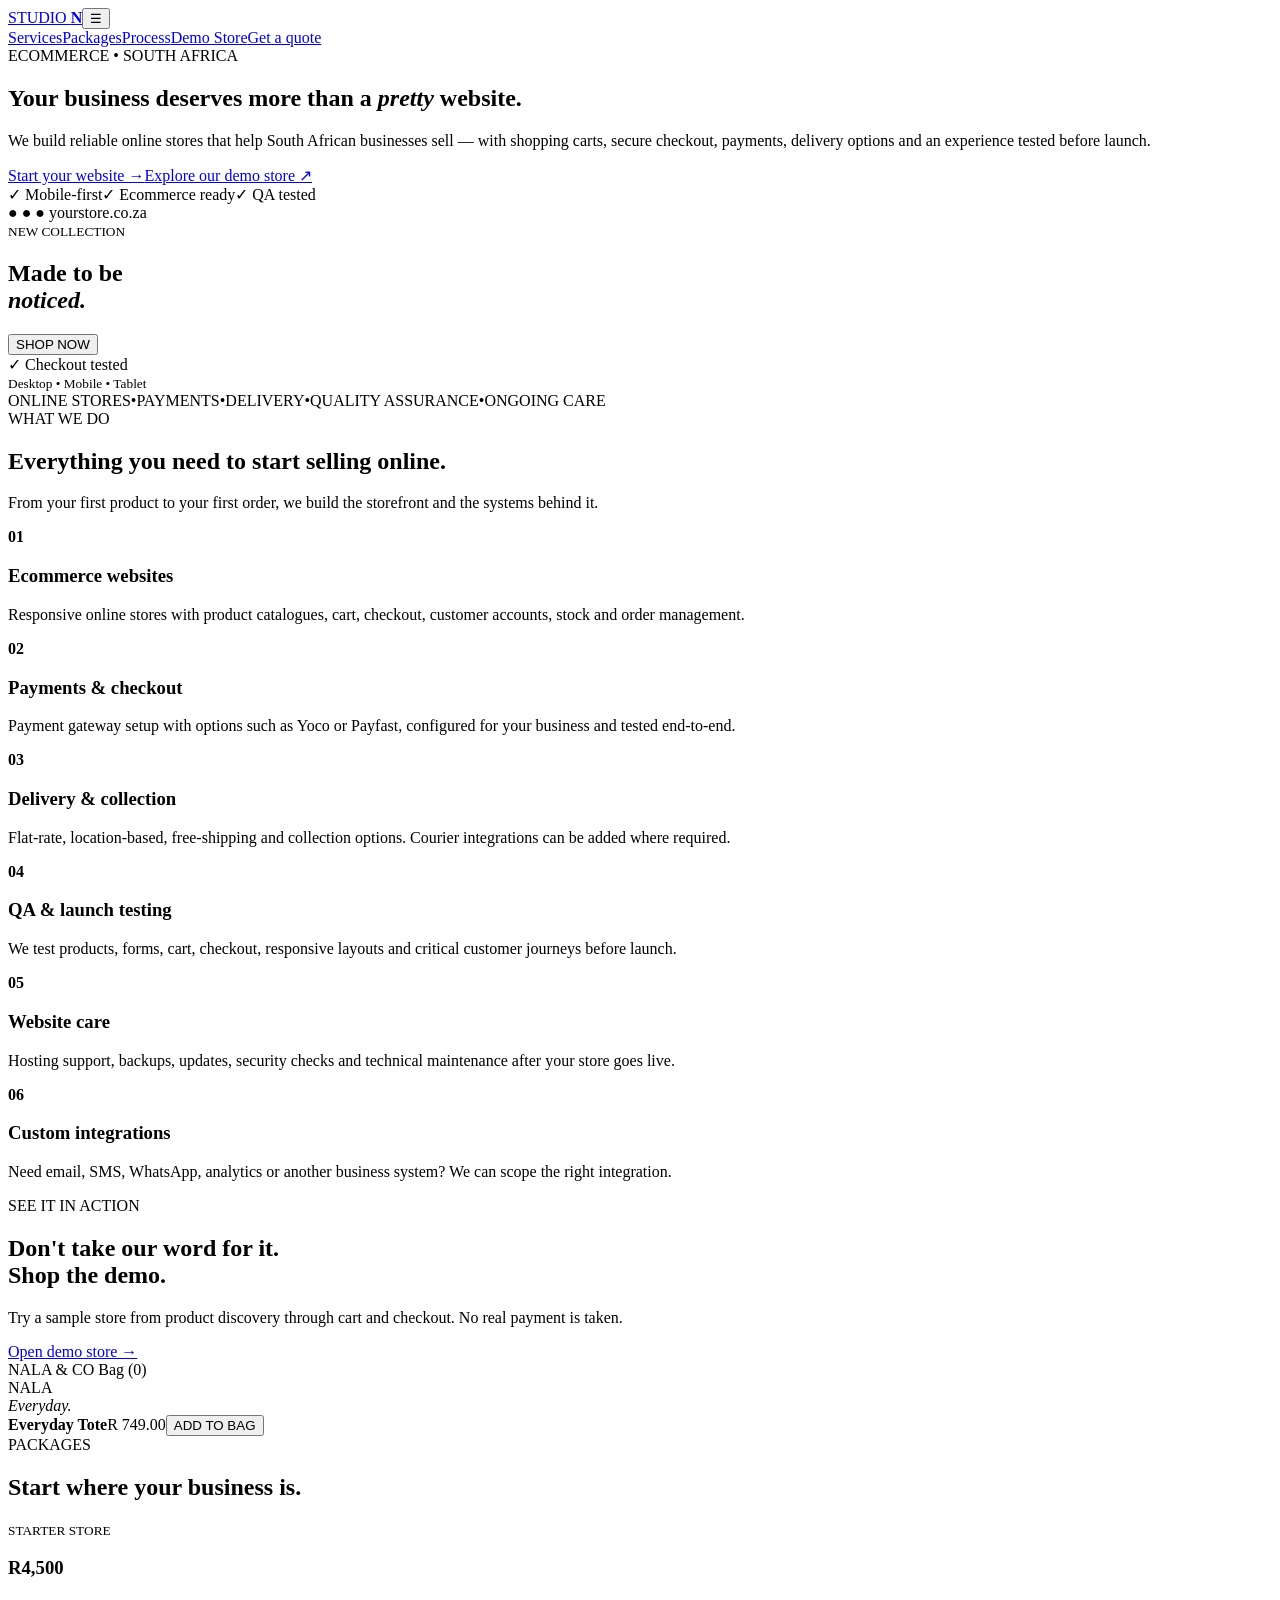
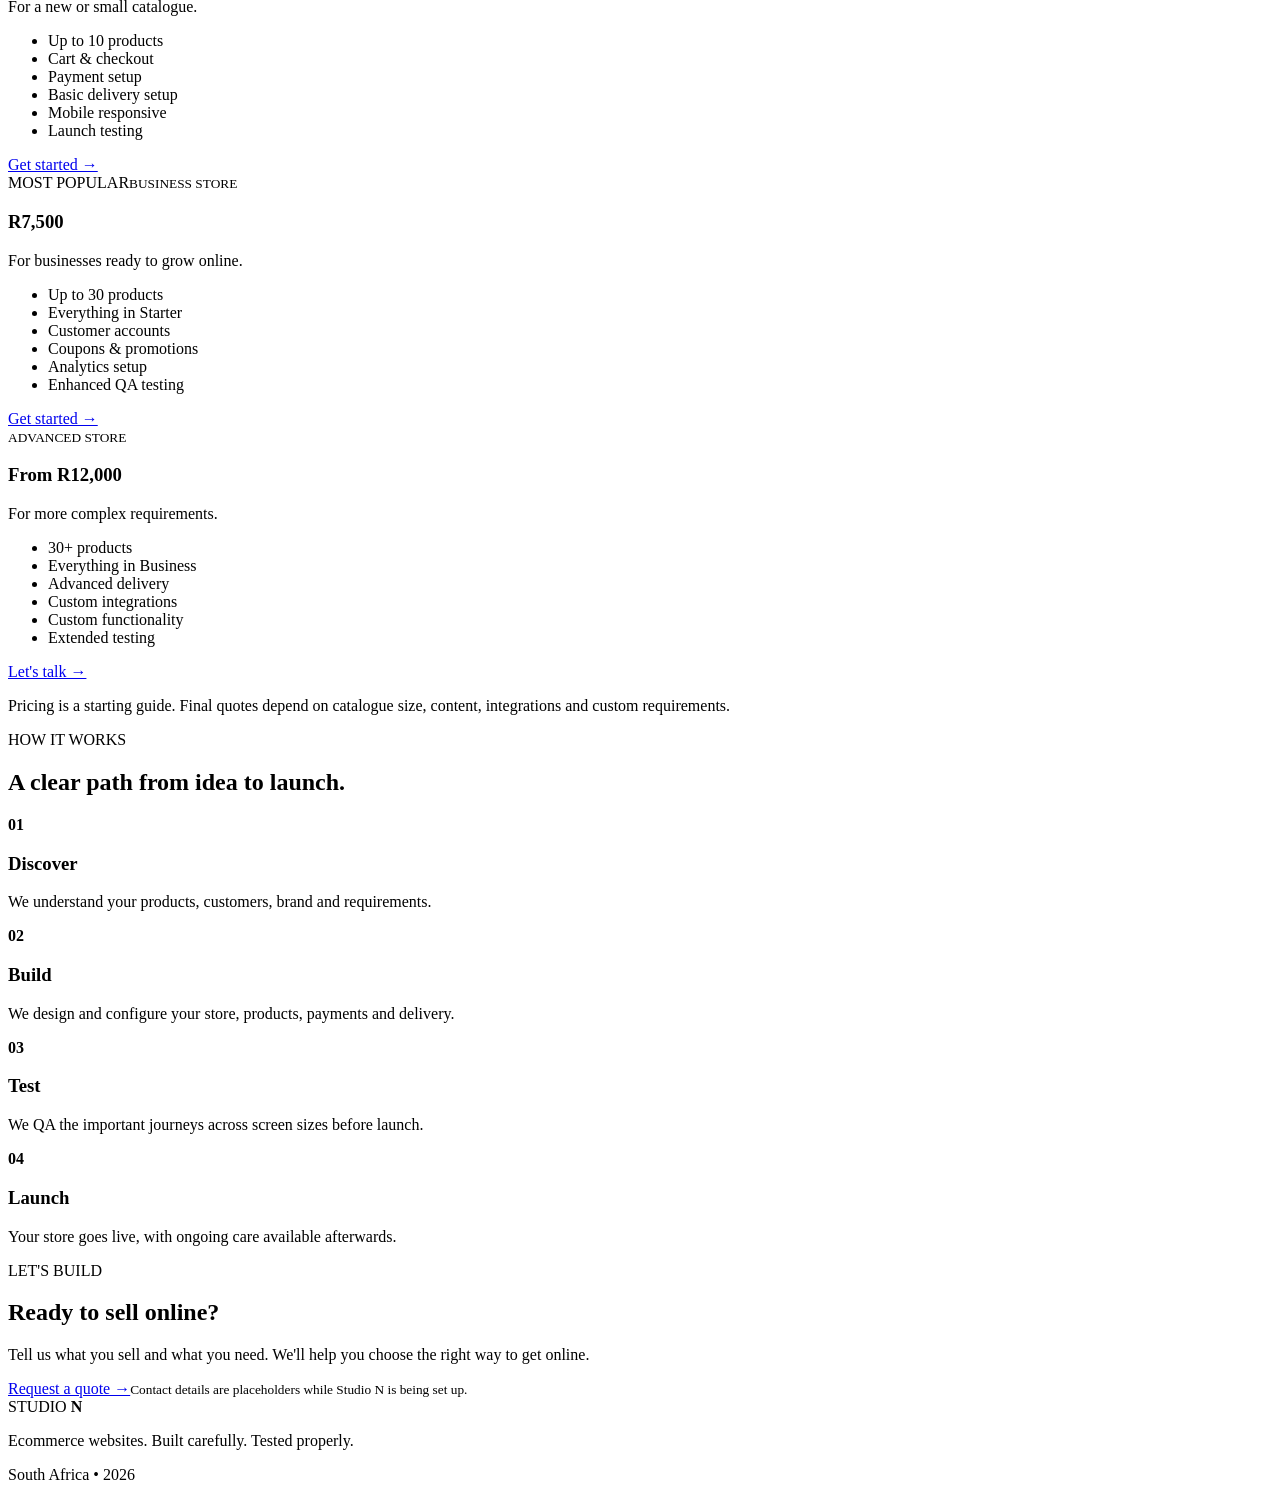
==== index.html @ 6e06dca6 "Build initial Studio N business site and ecommerce demo" ====
<!doctype html><html lang="en"><head><meta charset="UTF-8"><meta name="viewport" content="width=device-width,initial-scale=1"><meta name="description" content="South African ecommerce websites built, tested and ready to sell."><title>Studio N | Ecommerce websites that work</title><link rel="stylesheet" href="styles.css"></head><body>
<header><a class="brand" href="#home">STUDIO <b>N</b></a><button class="menu" aria-label="Menu">☰</button><nav><a href="#services">Services</a><a href="#packages">Packages</a><a href="#process">Process</a><a href="demo-store.html">Demo Store</a><a class="pill" href="#quote">Get a quote</a></nav></header>
<main id="home">
<section class="hero"><div><span class="eyebrow">ECOMMERCE • SOUTH AFRICA</span><h1>Your business deserves more than a <i>pretty</i> website.</h1><p>We build reliable online stores that help South African businesses sell — with shopping carts, secure checkout, payments, delivery options and an experience tested before launch.</p><div class="actions"><a class="btn" href="#quote">Start your website →</a><a class="textlink" href="demo-store.html">Explore our demo store ↗</a></div><div class="trust"><span>✓ Mobile-first</span><span>✓ Ecommerce ready</span><span>✓ QA tested</span></div></div><div class="browser"><div class="dots">● ● ● <span>yourstore.co.za</span></div><div class="mock"><small>NEW COLLECTION</small><h2>Made to be<br><em>noticed.</em></h2><button>SHOP NOW</button></div><div class="float">✓ Checkout tested<br><small>Desktop • Mobile • Tablet</small></div></div></section>
<section class="strip"><span>ONLINE STORES</span><span>•</span><span>PAYMENTS</span><span>•</span><span>DELIVERY</span><span>•</span><span>QUALITY ASSURANCE</span><span>•</span><span>ONGOING CARE</span></section>
<section id="services" class="section"><span class="eyebrow">WHAT WE DO</span><h2>Everything you need to start selling online.</h2><p class="lead">From your first product to your first order, we build the storefront and the systems behind it.</p><div class="cards"><article><b>01</b><h3>Ecommerce websites</h3><p>Responsive online stores with product catalogues, cart, checkout, customer accounts, stock and order management.</p></article><article><b>02</b><h3>Payments & checkout</h3><p>Payment gateway setup with options such as Yoco or Payfast, configured for your business and tested end-to-end.</p></article><article><b>03</b><h3>Delivery & collection</h3><p>Flat-rate, location-based, free-shipping and collection options. Courier integrations can be added where required.</p></article><article><b>04</b><h3>QA & launch testing</h3><p>We test products, forms, cart, checkout, responsive layouts and critical customer journeys before launch.</p></article><article><b>05</b><h3>Website care</h3><p>Hosting support, backups, updates, security checks and technical maintenance after your store goes live.</p></article><article><b>06</b><h3>Custom integrations</h3><p>Need email, SMS, WhatsApp, analytics or another business system? We can scope the right integration.</p></article></div></section>
<section class="demo"><div><span class="eyebrow">SEE IT IN ACTION</span><h2>Don't take our word for it.<br>Shop the demo.</h2><p>Try a sample store from product discovery through cart and checkout. No real payment is taken.</p><a class="btn light" href="demo-store.html">Open demo store →</a></div><div class="phone"><div class="phonebar">NALA & CO <span>Bag (0)</span></div><div class="productpic">NALA<br><i>Everyday.</i></div><strong>Everyday Tote</strong><span>R 749.00</span><button>ADD TO BAG</button></div></section>
<section id="packages" class="section"><span class="eyebrow">PACKAGES</span><h2>Start where your business is.</h2><div class="pricing"><article><small>STARTER STORE</small><h3>R4,500</h3><p>For a new or small catalogue.</p><ul><li>Up to 10 products</li><li>Cart & checkout</li><li>Payment setup</li><li>Basic delivery setup</li><li>Mobile responsive</li><li>Launch testing</li></ul><a href="#quote">Get started →</a></article><article class="featured"><span class="popular">MOST POPULAR</span><small>BUSINESS STORE</small><h3>R7,500</h3><p>For businesses ready to grow online.</p><ul><li>Up to 30 products</li><li>Everything in Starter</li><li>Customer accounts</li><li>Coupons & promotions</li><li>Analytics setup</li><li>Enhanced QA testing</li></ul><a href="#quote">Get started →</a></article><article><small>ADVANCED STORE</small><h3>From R12,000</h3><p>For more complex requirements.</p><ul><li>30+ products</li><li>Everything in Business</li><li>Advanced delivery</li><li>Custom integrations</li><li>Custom functionality</li><li>Extended testing</li></ul><a href="#quote">Let's talk →</a></article></div><p class="fine">Pricing is a starting guide. Final quotes depend on catalogue size, content, integrations and custom requirements.</p></section>
<section id="process" class="process"><span class="eyebrow">HOW IT WORKS</span><h2>A clear path from idea to launch.</h2><div class="steps"><div><b>01</b><h3>Discover</h3><p>We understand your products, customers, brand and requirements.</p></div><div><b>02</b><h3>Build</h3><p>We design and configure your store, products, payments and delivery.</p></div><div><b>03</b><h3>Test</h3><p>We QA the important journeys across screen sizes before launch.</p></div><div><b>04</b><h3>Launch</h3><p>Your store goes live, with ongoing care available afterwards.</p></div></div></section>
<section id="quote" class="quote"><span class="eyebrow">LET'S BUILD</span><h2>Ready to sell online?</h2><p>Tell us what you sell and what you need. We'll help you choose the right way to get online.</p><a class="btn" href="mailto:hello@example.com?subject=Website%20quote">Request a quote →</a><small>Contact details are placeholders while Studio N is being set up.</small></section></main>
<footer><a class="brand">STUDIO <b>N</b></a><p>Ecommerce websites. Built carefully. Tested properly.</p><span>South Africa • 2026</span></footer><script src="script.js"></script></body></html>
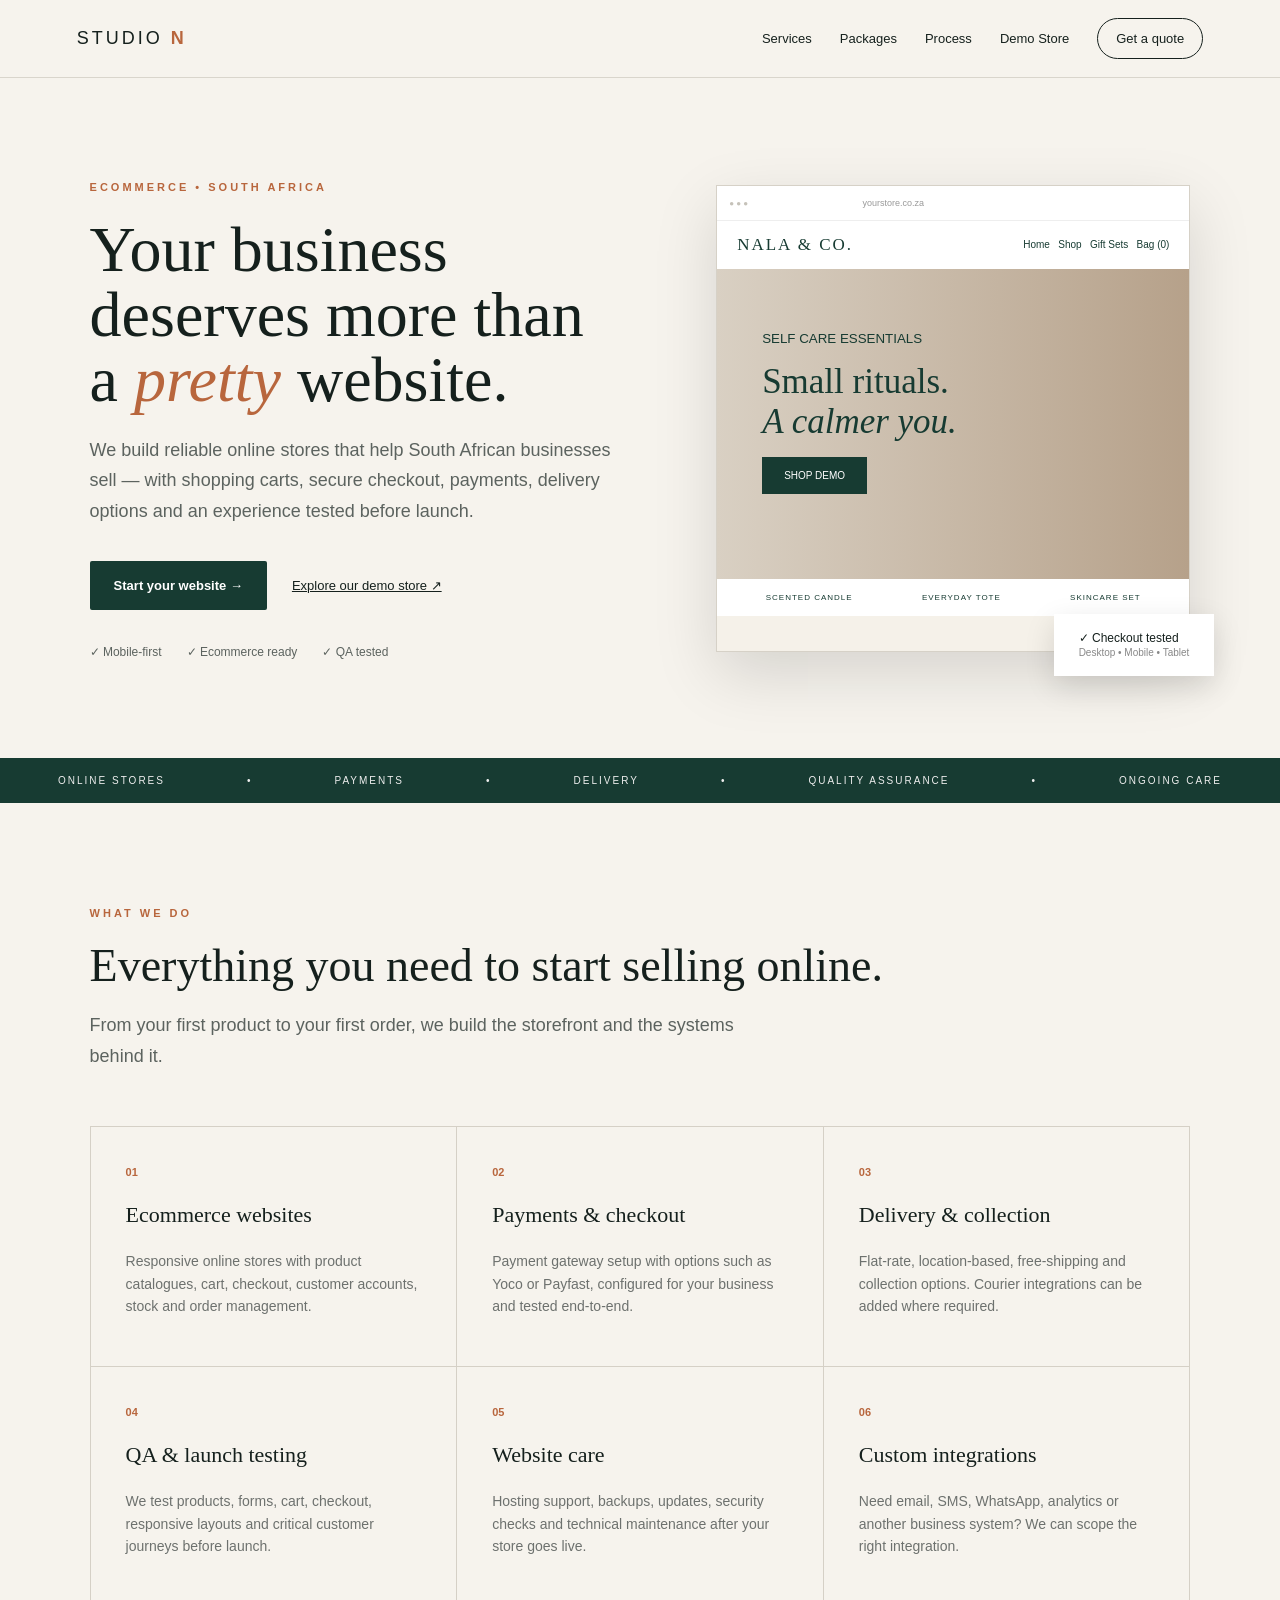
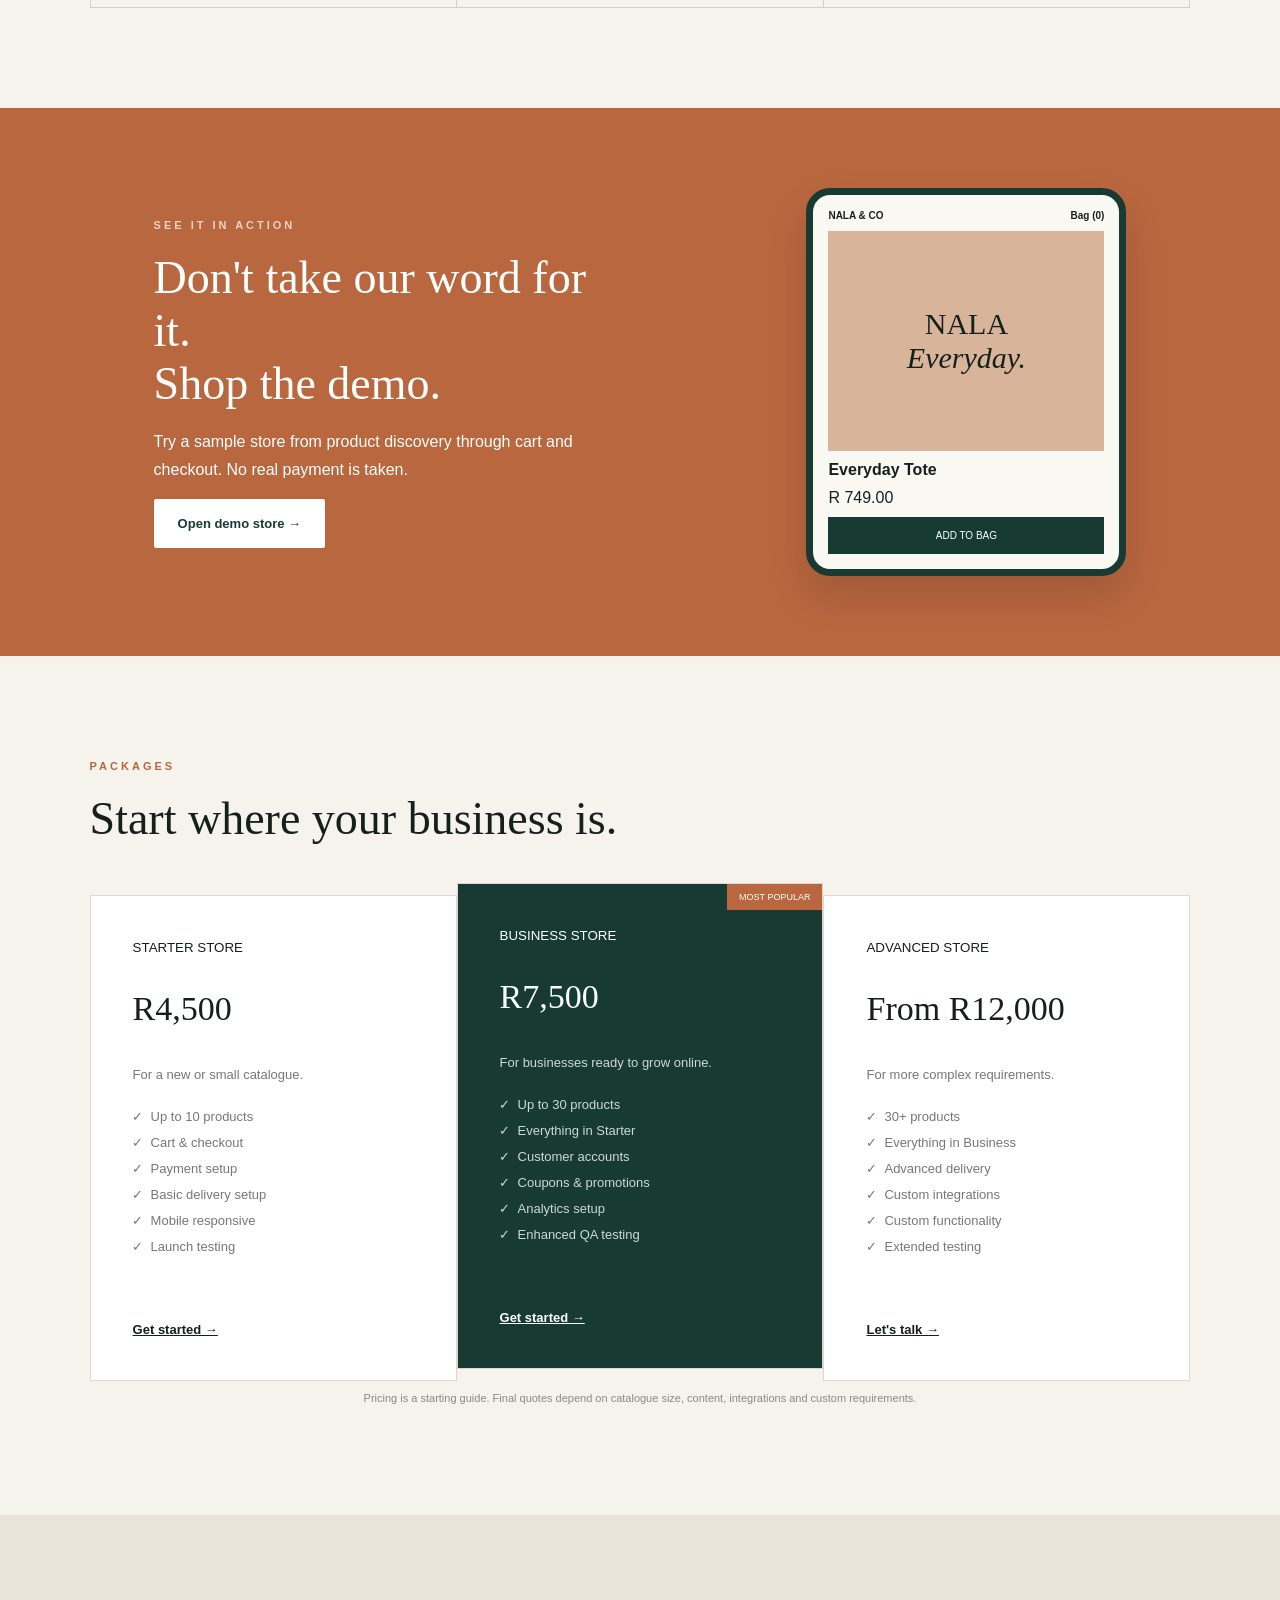
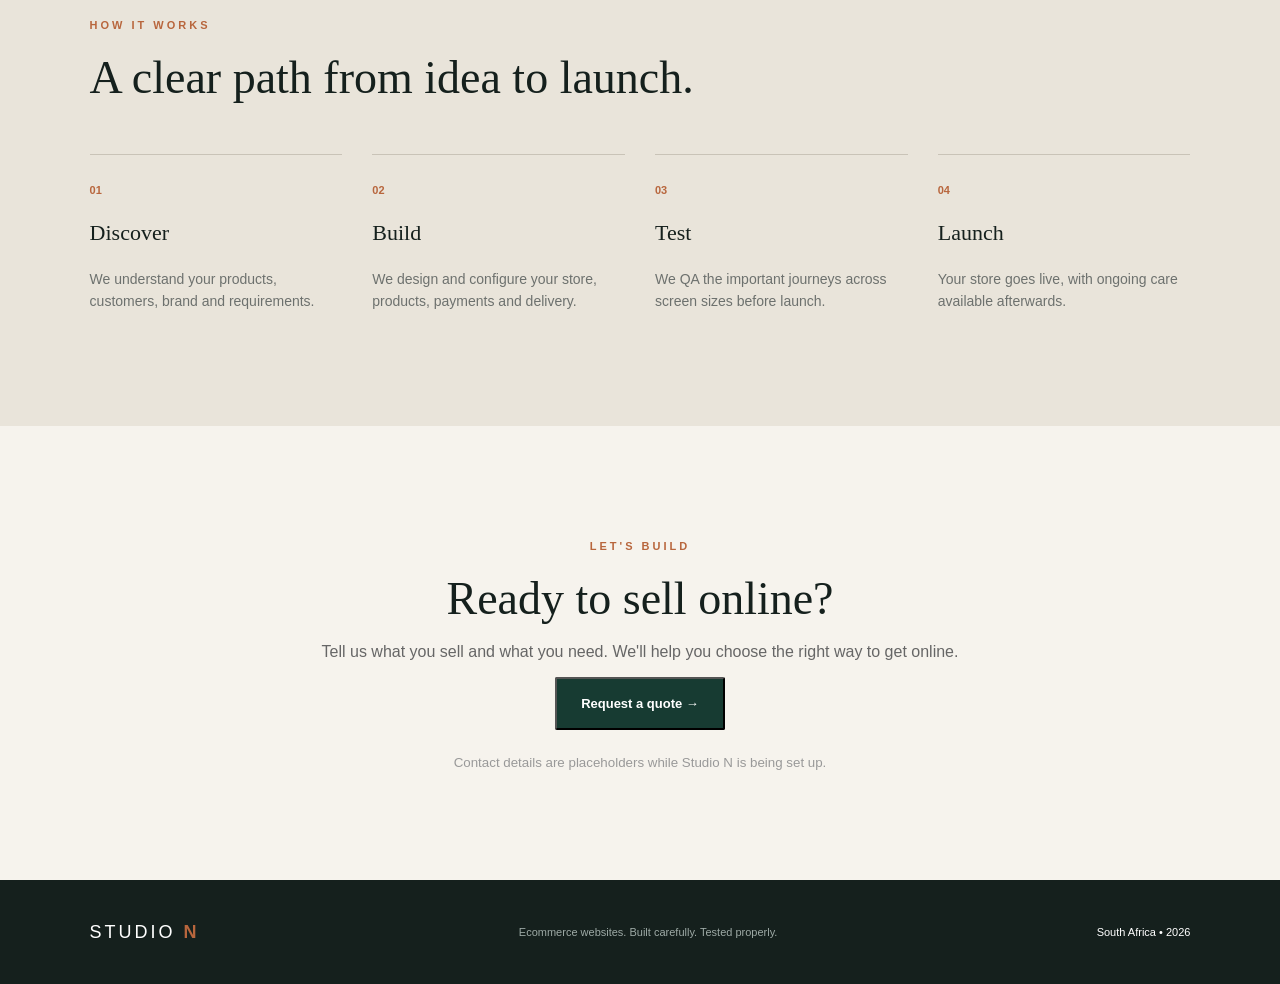
==== commit 3c777ea7: "Add quote contact popup and align homepage preview with demo store" ====
--- a/index.html
+++ b/index.html
@@ -1,11 +1,11 @@
-<!doctype html><html lang="en"><head><meta charset="UTF-8"><meta name="viewport" content="width=device-width,initial-scale=1"><meta name="description" content="South African ecommerce websites built, tested and ready to sell."><title>Studio N | Ecommerce websites that work</title><link rel="stylesheet" href="styles.css"></head><body>
+<!doctype html><html lang="en"><head><meta charset="UTF-8"><meta name="viewport" content="width=device-width,initial-scale=1"><meta name="description" content="South African ecommerce websites built, tested and ready to sell."><title>Studio N | Ecommerce websites that work</title><link rel="stylesheet" href="styles.css"><style>.quote-trigger{font-family:inherit}.contact-overlay{display:none;position:fixed;inset:0;background:#0009;z-index:100;align-items:center;justify-content:center;padding:20px}.contact-overlay.open{display:flex}.contact-modal{position:relative;background:#fbf8f2;max-width:620px;width:100%;padding:45px;text-align:center;box-shadow:0 25px 80px #0004}.contact-modal h2{font:42px Georgia;margin:12px 0}.contact-modal p{color:#666;line-height:1.6}.contact-close{position:absolute;right:18px;top:14px;border:0;background:none;font-size:28px;cursor:pointer}.contact-options{display:grid;grid-template-columns:1fr 1fr;gap:15px;margin-top:28px}.contact-options a{border:1px solid #ddd;padding:24px 15px;text-decoration:none;color:#173b32;background:#fff}.contact-options b,.contact-options span,.contact-options small{display:block}.contact-options b{font:21px Georgia;margin-bottom:10px}.contact-options span{font-weight:bold}.contact-options small{margin-top:10px;color:#777}.demo-preview{padding:0!important;background:#f5f1e9!important;color:#173b32!important}.preview-nav{height:48px;background:#fff;display:flex;align-items:center;justify-content:space-between;padding:0 20px;font-size:10px}.preview-nav b{font:17px Georgia;letter-spacing:2px}.preview-hero{height:310px;padding:60px 45px;background:linear-gradient(90deg,#d9d0c3,#b6a18a);text-align:left}.preview-hero h2{font:35px Georgia!important;color:#173b32!important;margin:15px 0!important}.preview-hero button{background:#173b32!important}.preview-products{display:flex;justify-content:space-around;background:#fff;padding:14px;font-size:8px;letter-spacing:1px}@media(max-width:600px){.contact-options{grid-template-columns:1fr}.contact-modal{padding:35px 20px}.contact-modal h2{font-size:34px}}</style></head><body>
 <header><a class="brand" href="#home">STUDIO <b>N</b></a><button class="menu" aria-label="Menu">☰</button><nav><a href="#services">Services</a><a href="#packages">Packages</a><a href="#process">Process</a><a href="demo-store.html">Demo Store</a><a class="pill" href="#quote">Get a quote</a></nav></header>
 <main id="home">
-<section class="hero"><div><span class="eyebrow">ECOMMERCE • SOUTH AFRICA</span><h1>Your business deserves more than a <i>pretty</i> website.</h1><p>We build reliable online stores that help South African businesses sell — with shopping carts, secure checkout, payments, delivery options and an experience tested before launch.</p><div class="actions"><a class="btn" href="#quote">Start your website →</a><a class="textlink" href="demo-store.html">Explore our demo store ↗</a></div><div class="trust"><span>✓ Mobile-first</span><span>✓ Ecommerce ready</span><span>✓ QA tested</span></div></div><div class="browser"><div class="dots">● ● ● <span>yourstore.co.za</span></div><div class="mock"><small>NEW COLLECTION</small><h2>Made to be<br><em>noticed.</em></h2><button>SHOP NOW</button></div><div class="float">✓ Checkout tested<br><small>Desktop • Mobile • Tablet</small></div></div></section>
+<section class="hero"><div><span class="eyebrow">ECOMMERCE • SOUTH AFRICA</span><h1>Your business deserves more than a <i>pretty</i> website.</h1><p>We build reliable online stores that help South African businesses sell — with shopping carts, secure checkout, payments, delivery options and an experience tested before launch.</p><div class="actions"><a class="btn" href="#quote">Start your website →</a><a class="textlink" href="demo-store.html">Explore our demo store ↗</a></div><div class="trust"><span>✓ Mobile-first</span><span>✓ Ecommerce ready</span><span>✓ QA tested</span></div></div><div class="browser"><div class="dots">● ● ● <span>yourstore.co.za</span></div><div class="mock demo-preview"><div class="preview-nav"><b>NALA & CO.</b><span>Home &nbsp; Shop &nbsp; Gift Sets &nbsp; Bag (0)</span></div><div class="preview-hero"><small>SELF CARE ESSENTIALS</small><h2>Small rituals.<br><em>A calmer you.</em></h2><button>SHOP DEMO</button></div><div class="preview-products"><span>SCENTED CANDLE</span><span>EVERYDAY TOTE</span><span>SKINCARE SET</span></div></div><div class="float">✓ Checkout tested<br><small>Desktop • Mobile • Tablet</small></div></div></section>
 <section class="strip"><span>ONLINE STORES</span><span>•</span><span>PAYMENTS</span><span>•</span><span>DELIVERY</span><span>•</span><span>QUALITY ASSURANCE</span><span>•</span><span>ONGOING CARE</span></section>
 <section id="services" class="section"><span class="eyebrow">WHAT WE DO</span><h2>Everything you need to start selling online.</h2><p class="lead">From your first product to your first order, we build the storefront and the systems behind it.</p><div class="cards"><article><b>01</b><h3>Ecommerce websites</h3><p>Responsive online stores with product catalogues, cart, checkout, customer accounts, stock and order management.</p></article><article><b>02</b><h3>Payments & checkout</h3><p>Payment gateway setup with options such as Yoco or Payfast, configured for your business and tested end-to-end.</p></article><article><b>03</b><h3>Delivery & collection</h3><p>Flat-rate, location-based, free-shipping and collection options. Courier integrations can be added where required.</p></article><article><b>04</b><h3>QA & launch testing</h3><p>We test products, forms, cart, checkout, responsive layouts and critical customer journeys before launch.</p></article><article><b>05</b><h3>Website care</h3><p>Hosting support, backups, updates, security checks and technical maintenance after your store goes live.</p></article><article><b>06</b><h3>Custom integrations</h3><p>Need email, SMS, WhatsApp, analytics or another business system? We can scope the right integration.</p></article></div></section>
 <section class="demo"><div><span class="eyebrow">SEE IT IN ACTION</span><h2>Don't take our word for it.<br>Shop the demo.</h2><p>Try a sample store from product discovery through cart and checkout. No real payment is taken.</p><a class="btn light" href="demo-store.html">Open demo store →</a></div><div class="phone"><div class="phonebar">NALA & CO <span>Bag (0)</span></div><div class="productpic">NALA<br><i>Everyday.</i></div><strong>Everyday Tote</strong><span>R 749.00</span><button>ADD TO BAG</button></div></section>
 <section id="packages" class="section"><span class="eyebrow">PACKAGES</span><h2>Start where your business is.</h2><div class="pricing"><article><small>STARTER STORE</small><h3>R4,500</h3><p>For a new or small catalogue.</p><ul><li>Up to 10 products</li><li>Cart & checkout</li><li>Payment setup</li><li>Basic delivery setup</li><li>Mobile responsive</li><li>Launch testing</li></ul><a href="#quote">Get started →</a></article><article class="featured"><span class="popular">MOST POPULAR</span><small>BUSINESS STORE</small><h3>R7,500</h3><p>For businesses ready to grow online.</p><ul><li>Up to 30 products</li><li>Everything in Starter</li><li>Customer accounts</li><li>Coupons & promotions</li><li>Analytics setup</li><li>Enhanced QA testing</li></ul><a href="#quote">Get started →</a></article><article><small>ADVANCED STORE</small><h3>From R12,000</h3><p>For more complex requirements.</p><ul><li>30+ products</li><li>Everything in Business</li><li>Advanced delivery</li><li>Custom integrations</li><li>Custom functionality</li><li>Extended testing</li></ul><a href="#quote">Let's talk →</a></article></div><p class="fine">Pricing is a starting guide. Final quotes depend on catalogue size, content, integrations and custom requirements.</p></section>
 <section id="process" class="process"><span class="eyebrow">HOW IT WORKS</span><h2>A clear path from idea to launch.</h2><div class="steps"><div><b>01</b><h3>Discover</h3><p>We understand your products, customers, brand and requirements.</p></div><div><b>02</b><h3>Build</h3><p>We design and configure your store, products, payments and delivery.</p></div><div><b>03</b><h3>Test</h3><p>We QA the important journeys across screen sizes before launch.</p></div><div><b>04</b><h3>Launch</h3><p>Your store goes live, with ongoing care available afterwards.</p></div></div></section>
-<section id="quote" class="quote"><span class="eyebrow">LET'S BUILD</span><h2>Ready to sell online?</h2><p>Tell us what you sell and what you need. We'll help you choose the right way to get online.</p><a class="btn" href="mailto:hello@example.com?subject=Website%20quote">Request a quote →</a><small>Contact details are placeholders while Studio N is being set up.</small></section></main>
-<footer><a class="brand">STUDIO <b>N</b></a><p>Ecommerce websites. Built carefully. Tested properly.</p><span>South Africa • 2026</span></footer><script src="script.js"></script></body></html>+<section id="quote" class="quote"><span class="eyebrow">LET'S BUILD</span><h2>Ready to sell online?</h2><p>Tell us what you sell and what you need. We'll help you choose the right way to get online.</p><button class="btn quote-trigger" type="button">Request a quote →</button><small>Contact details are placeholders while Studio N is being set up.</small></section></main><div class="contact-overlay" id="contactOverlay"><div class="contact-modal" role="dialog" aria-modal="true" aria-labelledby="contactTitle"><button class="contact-close" id="contactClose" aria-label="Close">×</button><span class="eyebrow">GET IN TOUCH</span><h2 id="contactTitle">Request a quote</h2><p>Choose the easiest way to reach us. These details are placeholders while Studio N is being set up.</p><div class="contact-options"><a href="https://wa.me/27681234567" target="_blank" rel="noopener"><b>WhatsApp</b><span>+27 68 123 4567</span><small>Chat with us →</small></a><a href="mailto:hello@studion.example?subject=Website%20quote"><b>Email</b><span>hello@studion.example</span><small>Send an email →</small></a></div></div></div>
+<footer><a class="brand">STUDIO <b>N</b></a><p>Ecommerce websites. Built carefully. Tested properly.</p><span>South Africa • 2026</span></footer><script src="script.js"></script><script>const co=document.getElementById("contactOverlay"),cc=document.getElementById("contactClose");document.querySelectorAll(".quote-trigger").forEach(b=>b.onclick=()=>co.classList.add("open"));cc.onclick=()=>co.classList.remove("open");co.onclick=e=>{if(e.target===co)co.classList.remove("open")};document.addEventListener("keydown",e=>{if(e.key==="Escape")co.classList.remove("open")});</script></body></html>
--- a/styles.css
+++ b/styles.css
@@ -0,0 +1 @@
+*{box-sizing:border-box}html{scroll-behavior:smooth}body{margin:0;font-family:Arial,Helvetica,sans-serif;color:#15201d;background:#f6f3ed}a{color:inherit}header{height:78px;padding:0 6vw;display:flex;align-items:center;justify-content:space-between;background:#f6f3ed;position:sticky;top:0;z-index:20;border-bottom:1px solid #d9d5cc}.brand{text-decoration:none;letter-spacing:3px;font-size:18px}.brand b{color:#b8663d}nav{display:flex;gap:28px;align-items:center}nav a{text-decoration:none;font-size:13px}.pill{border:1px solid #15201d;padding:12px 18px;border-radius:30px}.menu{display:none;background:none;border:0;font-size:22px}.hero{min-height:680px;padding:80px 7vw;display:grid;grid-template-columns:1.05fr .95fr;gap:8vw;align-items:center}.eyebrow{font-size:11px;letter-spacing:3px;font-weight:bold;color:#b8663d}.hero h1{font-family:Georgia,serif;font-size:64px;line-height:1.02;font-weight:400;margin:22px 0}.hero h1 i{color:#b8663d}.hero p,.lead{font-size:18px;line-height:1.7;color:#5c635f;max-width:650px}.actions{display:flex;gap:25px;align-items:center;margin:35px 0}.btn{display:inline-block;background:#173b32;color:white;text-decoration:none;padding:17px 24px;border-radius:2px;font-size:13px;font-weight:bold}.textlink{font-size:13px}.trust{display:flex;gap:25px;font-size:12px;color:#5c635f}.browser{background:white;border:1px solid #d6d1c7;box-shadow:0 22px 60px #0002;position:relative}.dots{padding:12px;color:#c6c2b9;font-size:8px;border-bottom:1px solid #eee}.dots span{color:#999;margin-left:25%;font-size:9px}.mock{height:430px;background:linear-gradient(135deg,#c8a47d,#795c45);color:white;padding:90px 50px}.mock h2{font:42px Georgia;margin:10px 0 30px}.mock em{font-weight:normal}.mock button,.phone button{padding:13px 22px;border:0;background:#173b32;color:white;font-size:10px}.float{position:absolute;right:-25px;bottom:-25px;background:#fff;padding:17px 25px;box-shadow:0 10px 30px #0002;font-size:12px}.float small{color:#888}.strip{background:#173b32;color:#eee;padding:17px;display:flex;justify-content:space-around;font-size:10px;letter-spacing:2px}.section{padding:100px 7vw}.section h2,.demo h2,.process h2,.quote h2{font:46px Georgia;margin:18px 0}.cards{display:grid;grid-template-columns:repeat(3,1fr);margin-top:55px;border-top:1px solid #d5d0c6;border-left:1px solid #d5d0c6}.cards article{padding:35px;border-right:1px solid #d5d0c6;border-bottom:1px solid #d5d0c6;min-height:220px}.cards article b,.steps b{color:#b8663d;font-size:11px}.cards h3{font:22px Georgia}.cards p,.steps p{font-size:14px;line-height:1.6;color:#6d716e}.demo{padding:80px 12vw;background:#b9673f;color:white;display:grid;grid-template-columns:1fr 320px;gap:15vw;align-items:center}.demo .eyebrow{color:#f1d3c4}.demo p{line-height:1.7}.light{background:#fff;color:#173b32}.phone{background:#faf8f3;color:#15201d;border:7px solid #173b32;border-radius:24px;padding:15px;display:flex;flex-direction:column;gap:10px;box-shadow:0 20px 40px #0002}.phonebar{font-size:10px;font-weight:bold}.phonebar span{float:right}.productpic{height:220px;background:#d8b49a;display:flex;align-items:center;justify-content:center;flex-direction:column;font:30px Georgia}.pricing{display:grid;grid-template-columns:repeat(3,1fr);margin-top:50px}.pricing article{background:#fff;padding:42px;border:1px solid #ddd7ce;position:relative}.pricing .featured{background:#173b32;color:white;transform:translateY(-12px)}.pricing h3{font:34px Georgia}.pricing p,.pricing li{color:#777;font-size:13px;line-height:2}.featured p,.featured li{color:#d0d8d5}.pricing ul{list-style:"✓  ";padding-left:18px;min-height:200px}.pricing a{font-weight:bold;font-size:13px}.popular{position:absolute;top:0;right:0;background:#b9673f;padding:8px 12px;font-size:9px}.fine{text-align:center;font-size:11px;color:#888}.process{background:#e9e4da;padding:100px 7vw}.steps{display:grid;grid-template-columns:repeat(4,1fr);gap:30px;margin-top:50px}.steps div{border-top:1px solid #c9c3b7;padding-top:25px}.steps h3{font:22px Georgia}.quote{text-align:center;padding:110px 20px}.quote p{color:#666}.quote small{display:block;margin-top:25px;color:#999}footer{padding:35px 7vw;background:#15201d;color:white;display:flex;justify-content:space-between;align-items:center;font-size:11px}footer p{color:#9eaaa6}@media(max-width:800px){header{padding:0 5vw}.menu{display:block}nav{display:none;position:absolute;top:78px;left:0;right:0;background:#f6f3ed;padding:25px;flex-direction:column;align-items:flex-start}nav.open{display:flex}.hero{grid-template-columns:1fr;padding:55px 6vw}.hero h1{font-size:45px}.browser{margin:20px}.cards,.pricing,.steps{grid-template-columns:1fr}.demo{grid-template-columns:1fr;padding:70px 8vw}.phone{max-width:320px}.section h2,.demo h2,.process h2,.quote h2{font-size:37px}.trust{flex-wrap:wrap}.strip{overflow:hidden;gap:30px;justify-content:flex-start}.featured{transform:none!important}footer{gap:20px;flex-direction:column;align-items:flex-start}}
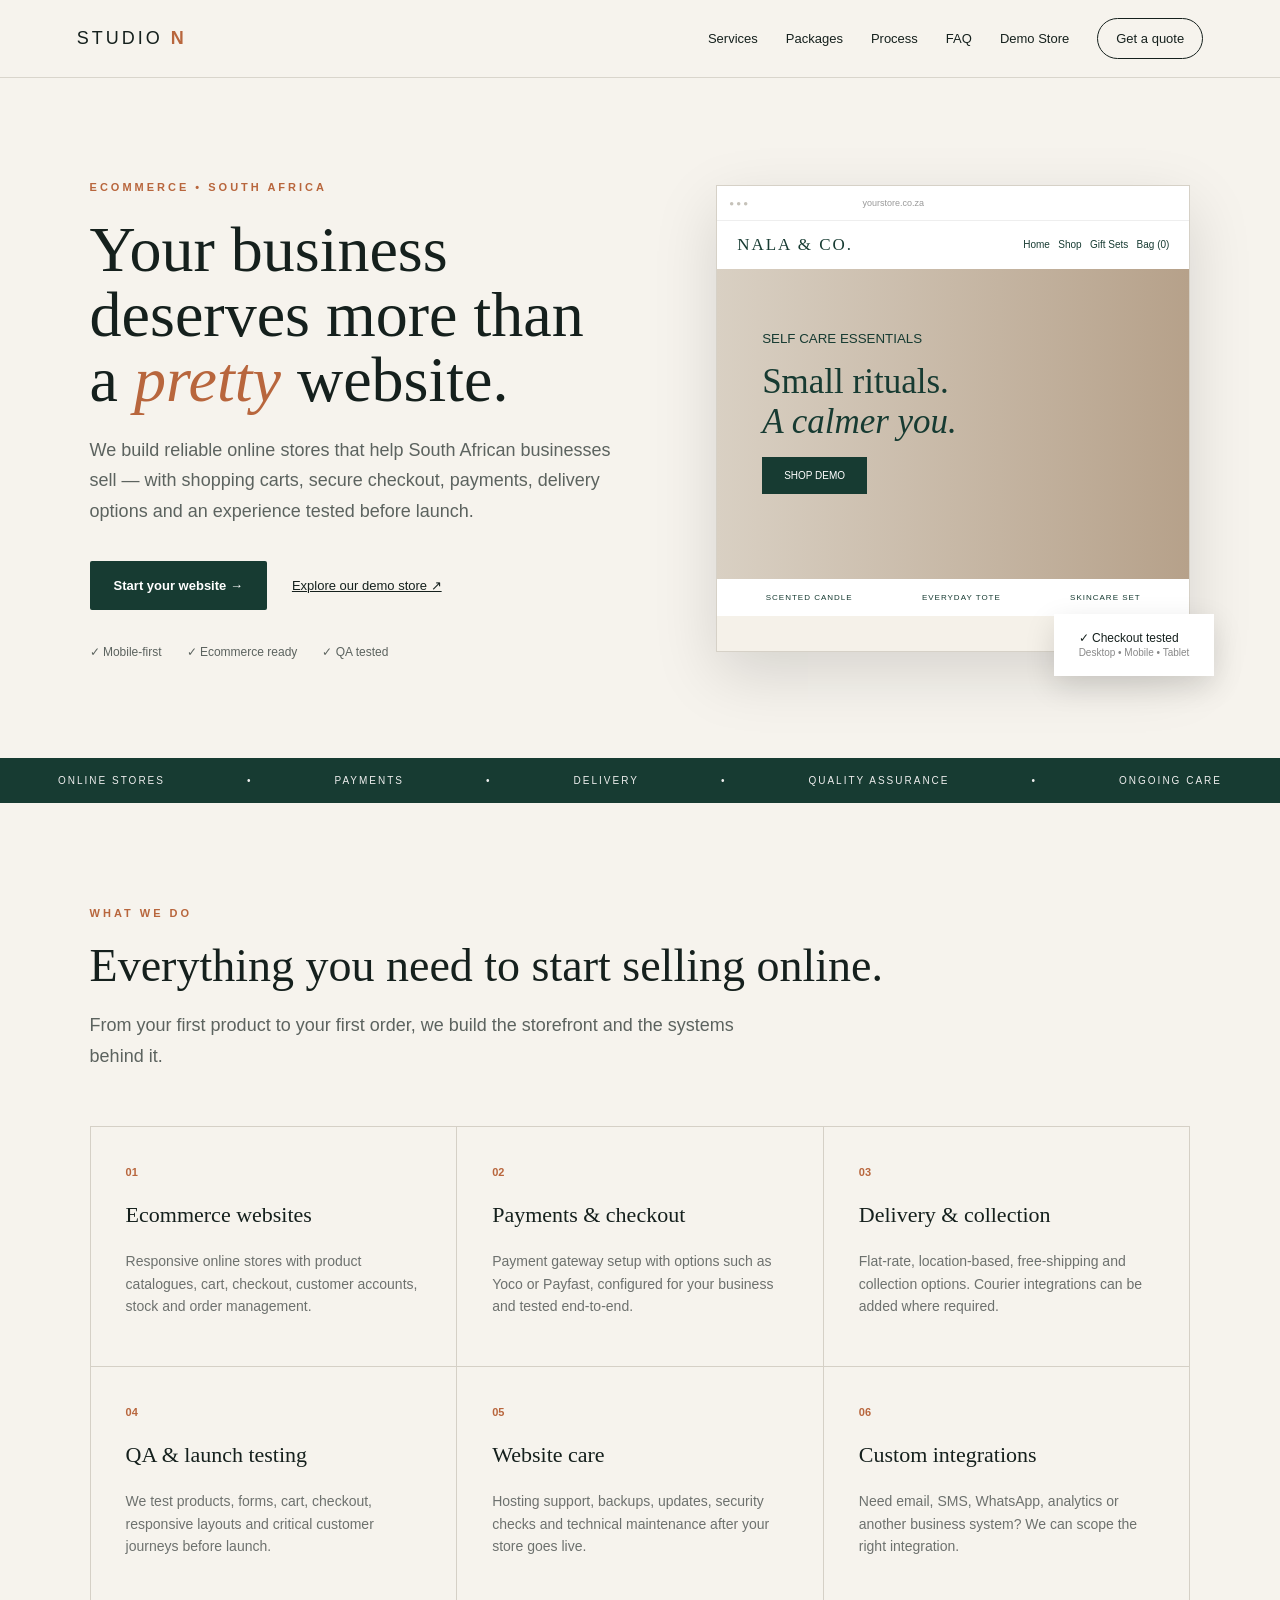
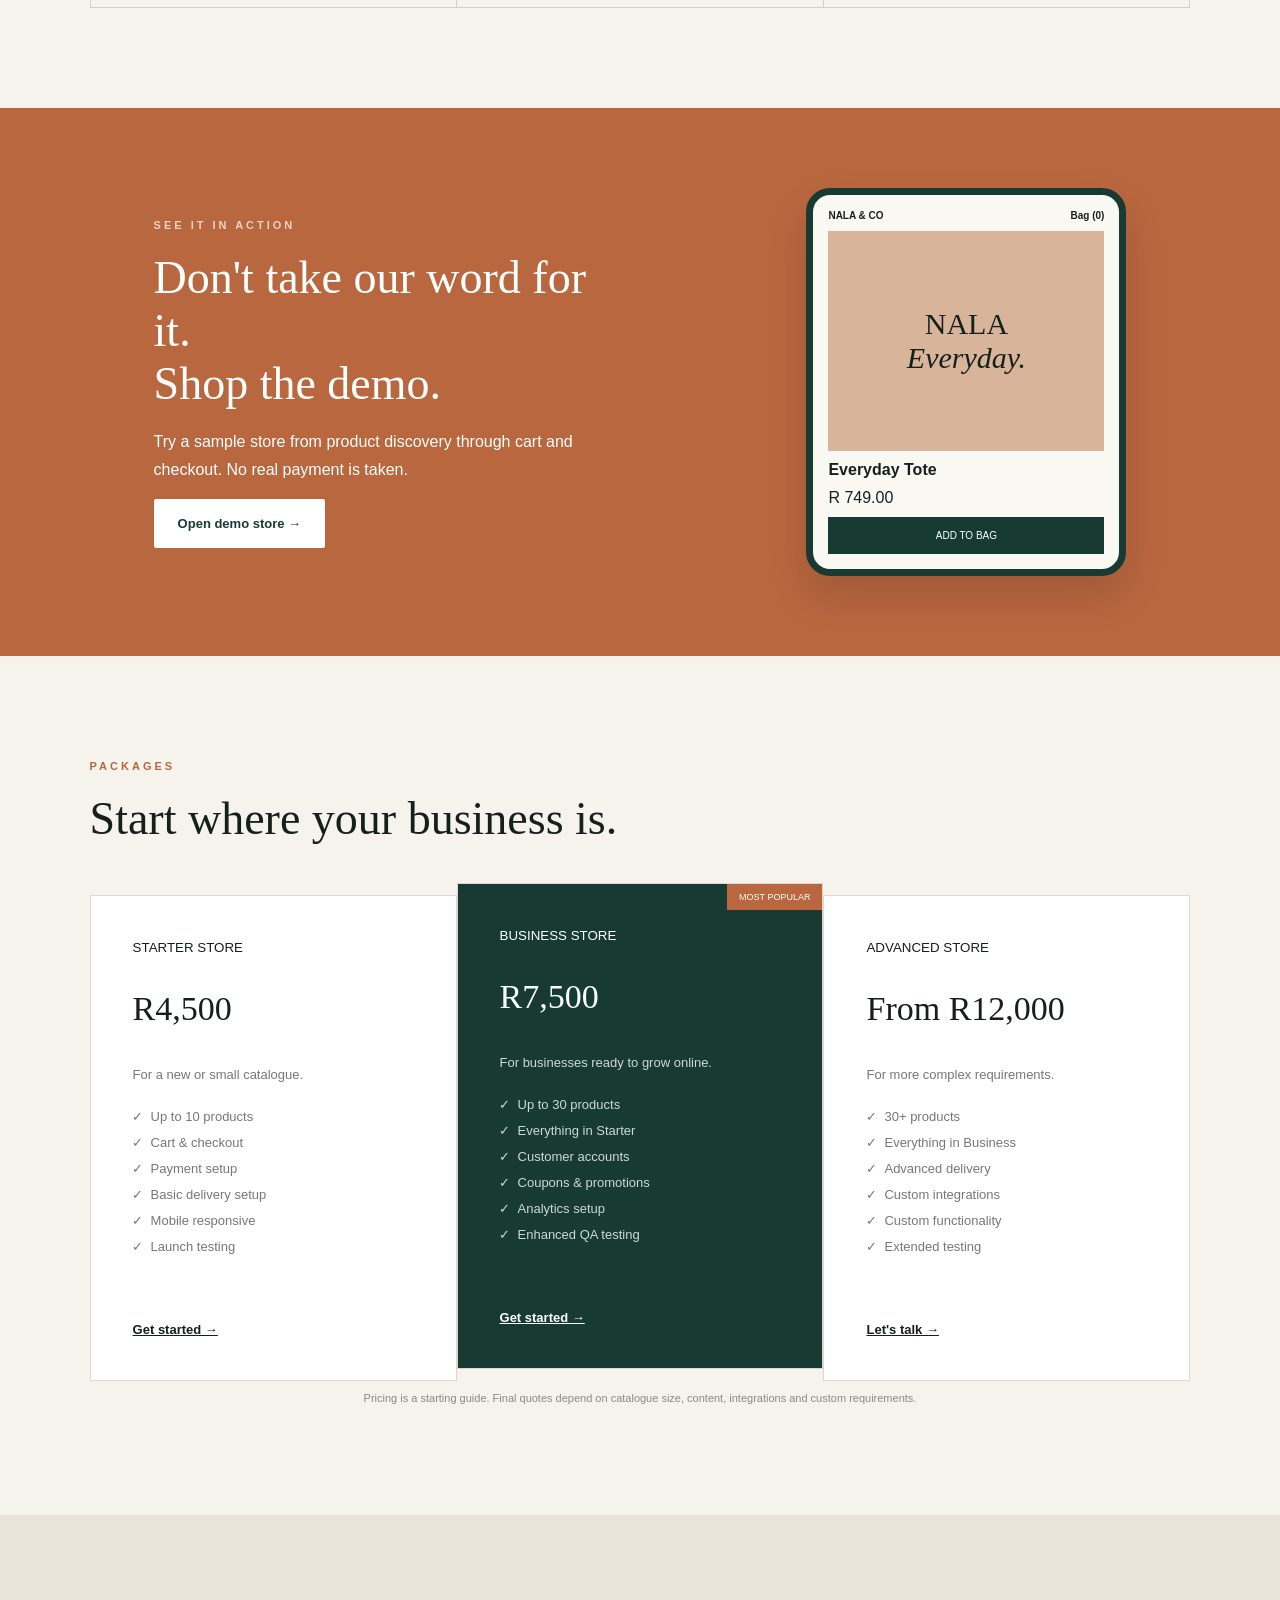
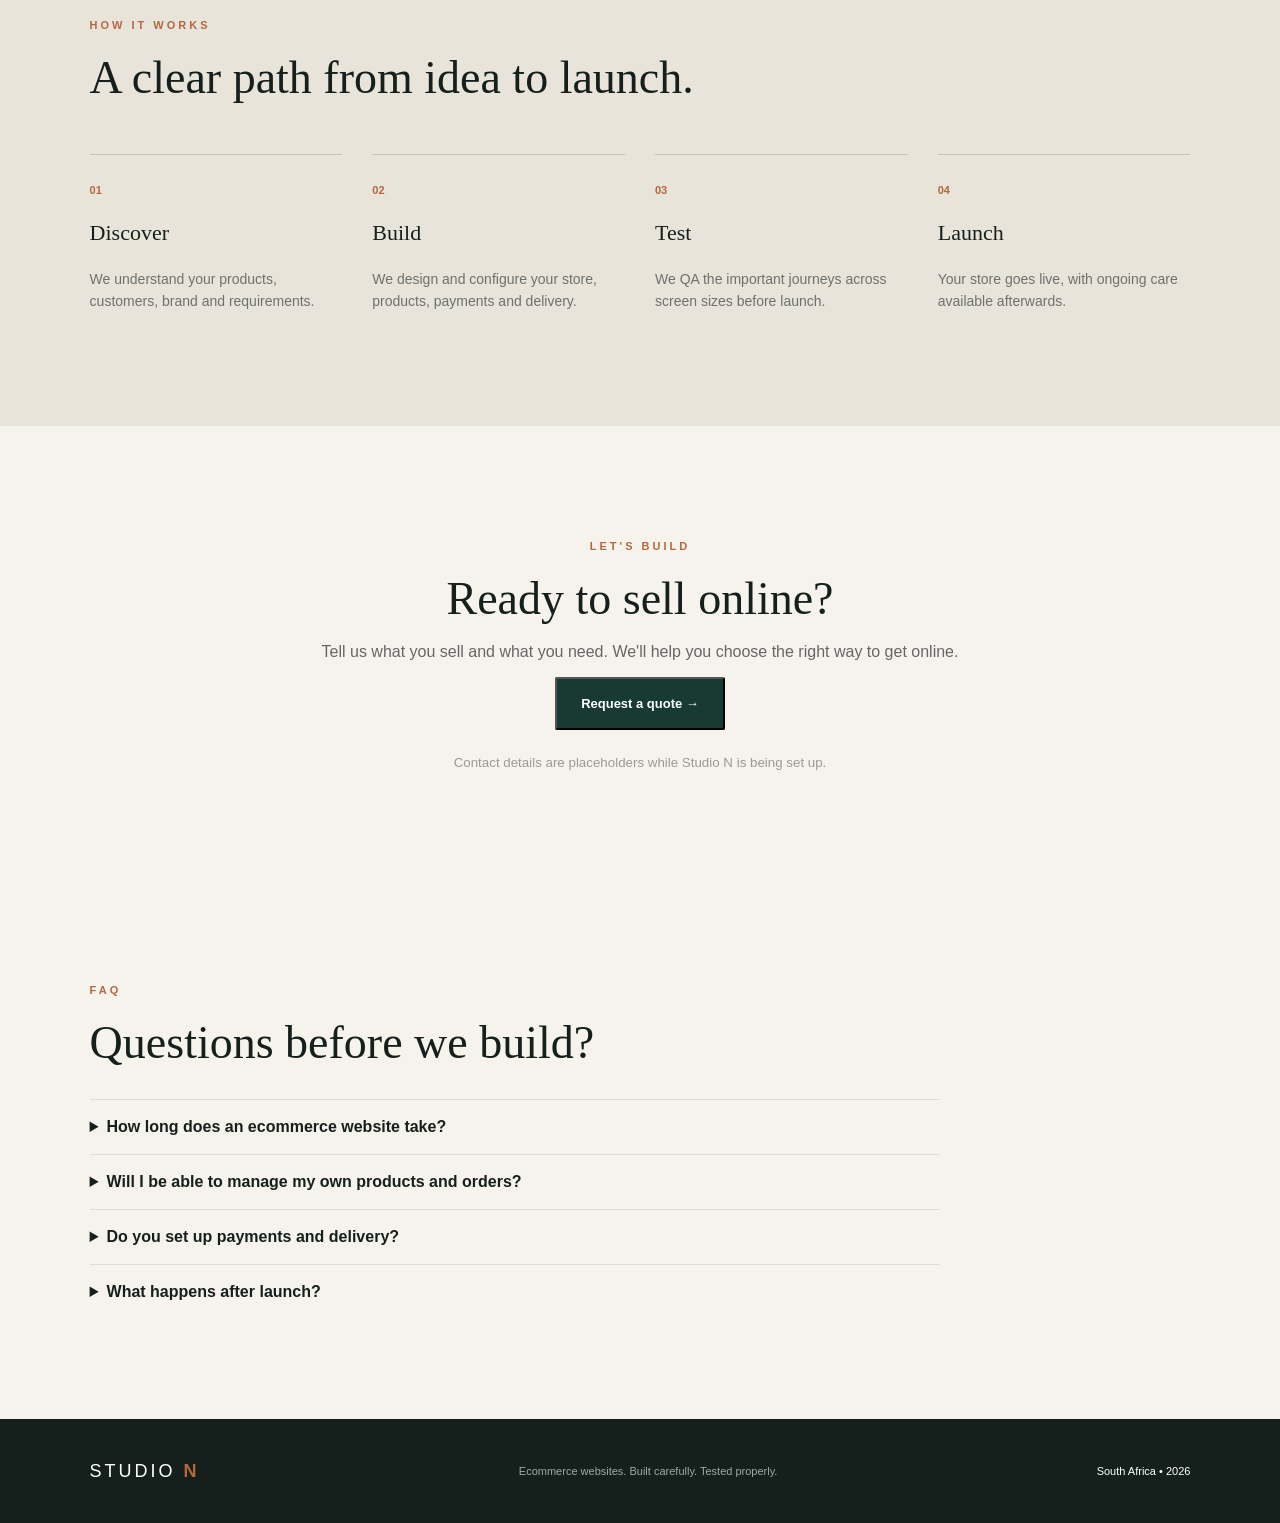
==== commit 512dc790: "Add Studio N FAQ section" ====
--- a/index.html
+++ b/index.html
@@ -1,5 +1,5 @@
 <!doctype html><html lang="en"><head><meta charset="UTF-8"><meta name="viewport" content="width=device-width,initial-scale=1"><meta name="description" content="South African ecommerce websites built, tested and ready to sell."><title>Studio N | Ecommerce websites that work</title><link rel="stylesheet" href="styles.css"><style>.quote-trigger{font-family:inherit}.contact-overlay{display:none;position:fixed;inset:0;background:#0009;z-index:100;align-items:center;justify-content:center;padding:20px}.contact-overlay.open{display:flex}.contact-modal{position:relative;background:#fbf8f2;max-width:620px;width:100%;padding:45px;text-align:center;box-shadow:0 25px 80px #0004}.contact-modal h2{font:42px Georgia;margin:12px 0}.contact-modal p{color:#666;line-height:1.6}.contact-close{position:absolute;right:18px;top:14px;border:0;background:none;font-size:28px;cursor:pointer}.contact-options{display:grid;grid-template-columns:1fr 1fr;gap:15px;margin-top:28px}.contact-options a{border:1px solid #ddd;padding:24px 15px;text-decoration:none;color:#173b32;background:#fff}.contact-options b,.contact-options span,.contact-options small{display:block}.contact-options b{font:21px Georgia;margin-bottom:10px}.contact-options span{font-weight:bold}.contact-options small{margin-top:10px;color:#777}.demo-preview{padding:0!important;background:#f5f1e9!important;color:#173b32!important}.preview-nav{height:48px;background:#fff;display:flex;align-items:center;justify-content:space-between;padding:0 20px;font-size:10px}.preview-nav b{font:17px Georgia;letter-spacing:2px}.preview-hero{height:310px;padding:60px 45px;background:linear-gradient(90deg,#d9d0c3,#b6a18a);text-align:left}.preview-hero h2{font:35px Georgia!important;color:#173b32!important;margin:15px 0!important}.preview-hero button{background:#173b32!important}.preview-products{display:flex;justify-content:space-around;background:#fff;padding:14px;font-size:8px;letter-spacing:1px}@media(max-width:600px){.contact-options{grid-template-columns:1fr}.contact-modal{padding:35px 20px}.contact-modal h2{font-size:34px}}</style></head><body>
-<header><a class="brand" href="#home">STUDIO <b>N</b></a><button class="menu" aria-label="Menu">☰</button><nav><a href="#services">Services</a><a href="#packages">Packages</a><a href="#process">Process</a><a href="demo-store.html">Demo Store</a><a class="pill" href="#quote">Get a quote</a></nav></header>
+<header><a class="brand" href="#home">STUDIO <b>N</b></a><button class="menu" aria-label="Menu">☰</button><nav><a href="#services">Services</a><a href="#packages">Packages</a><a href="#process">Process</a><a href="#faq">FAQ</a><a href="demo-store.html">Demo Store</a><a class="pill" href="#quote">Get a quote</a></nav></header>
 <main id="home">
 <section class="hero"><div><span class="eyebrow">ECOMMERCE • SOUTH AFRICA</span><h1>Your business deserves more than a <i>pretty</i> website.</h1><p>We build reliable online stores that help South African businesses sell — with shopping carts, secure checkout, payments, delivery options and an experience tested before launch.</p><div class="actions"><a class="btn" href="#quote">Start your website →</a><a class="textlink" href="demo-store.html">Explore our demo store ↗</a></div><div class="trust"><span>✓ Mobile-first</span><span>✓ Ecommerce ready</span><span>✓ QA tested</span></div></div><div class="browser"><div class="dots">● ● ● <span>yourstore.co.za</span></div><div class="mock demo-preview"><div class="preview-nav"><b>NALA & CO.</b><span>Home &nbsp; Shop &nbsp; Gift Sets &nbsp; Bag (0)</span></div><div class="preview-hero"><small>SELF CARE ESSENTIALS</small><h2>Small rituals.<br><em>A calmer you.</em></h2><button>SHOP DEMO</button></div><div class="preview-products"><span>SCENTED CANDLE</span><span>EVERYDAY TOTE</span><span>SKINCARE SET</span></div></div><div class="float">✓ Checkout tested<br><small>Desktop • Mobile • Tablet</small></div></div></section>
 <section class="strip"><span>ONLINE STORES</span><span>•</span><span>PAYMENTS</span><span>•</span><span>DELIVERY</span><span>•</span><span>QUALITY ASSURANCE</span><span>•</span><span>ONGOING CARE</span></section>
@@ -7,5 +7,5 @@
 <section class="demo"><div><span class="eyebrow">SEE IT IN ACTION</span><h2>Don't take our word for it.<br>Shop the demo.</h2><p>Try a sample store from product discovery through cart and checkout. No real payment is taken.</p><a class="btn light" href="demo-store.html">Open demo store →</a></div><div class="phone"><div class="phonebar">NALA & CO <span>Bag (0)</span></div><div class="productpic">NALA<br><i>Everyday.</i></div><strong>Everyday Tote</strong><span>R 749.00</span><button>ADD TO BAG</button></div></section>
 <section id="packages" class="section"><span class="eyebrow">PACKAGES</span><h2>Start where your business is.</h2><div class="pricing"><article><small>STARTER STORE</small><h3>R4,500</h3><p>For a new or small catalogue.</p><ul><li>Up to 10 products</li><li>Cart & checkout</li><li>Payment setup</li><li>Basic delivery setup</li><li>Mobile responsive</li><li>Launch testing</li></ul><a href="#quote">Get started →</a></article><article class="featured"><span class="popular">MOST POPULAR</span><small>BUSINESS STORE</small><h3>R7,500</h3><p>For businesses ready to grow online.</p><ul><li>Up to 30 products</li><li>Everything in Starter</li><li>Customer accounts</li><li>Coupons & promotions</li><li>Analytics setup</li><li>Enhanced QA testing</li></ul><a href="#quote">Get started →</a></article><article><small>ADVANCED STORE</small><h3>From R12,000</h3><p>For more complex requirements.</p><ul><li>30+ products</li><li>Everything in Business</li><li>Advanced delivery</li><li>Custom integrations</li><li>Custom functionality</li><li>Extended testing</li></ul><a href="#quote">Let's talk →</a></article></div><p class="fine">Pricing is a starting guide. Final quotes depend on catalogue size, content, integrations and custom requirements.</p></section>
 <section id="process" class="process"><span class="eyebrow">HOW IT WORKS</span><h2>A clear path from idea to launch.</h2><div class="steps"><div><b>01</b><h3>Discover</h3><p>We understand your products, customers, brand and requirements.</p></div><div><b>02</b><h3>Build</h3><p>We design and configure your store, products, payments and delivery.</p></div><div><b>03</b><h3>Test</h3><p>We QA the important journeys across screen sizes before launch.</p></div><div><b>04</b><h3>Launch</h3><p>Your store goes live, with ongoing care available afterwards.</p></div></div></section>
-<section id="quote" class="quote"><span class="eyebrow">LET'S BUILD</span><h2>Ready to sell online?</h2><p>Tell us what you sell and what you need. We'll help you choose the right way to get online.</p><button class="btn quote-trigger" type="button">Request a quote →</button><small>Contact details are placeholders while Studio N is being set up.</small></section></main><div class="contact-overlay" id="contactOverlay"><div class="contact-modal" role="dialog" aria-modal="true" aria-labelledby="contactTitle"><button class="contact-close" id="contactClose" aria-label="Close">×</button><span class="eyebrow">GET IN TOUCH</span><h2 id="contactTitle">Request a quote</h2><p>Choose the easiest way to reach us. These details are placeholders while Studio N is being set up.</p><div class="contact-options"><a href="https://wa.me/27681234567" target="_blank" rel="noopener"><b>WhatsApp</b><span>+27 68 123 4567</span><small>Chat with us →</small></a><a href="mailto:hello@studion.example?subject=Website%20quote"><b>Email</b><span>hello@studion.example</span><small>Send an email →</small></a></div></div></div>
+<section id="quote" class="quote"><span class="eyebrow">LET'S BUILD</span><h2>Ready to sell online?</h2><p>Tell us what you sell and what you need. We'll help you choose the right way to get online.</p><button class="btn quote-trigger" type="button">Request a quote →</button><small>Contact details are placeholders while Studio N is being set up.</small></section><section class="section" id="faq"><span class="eyebrow">FAQ</span><h2>Questions before we build?</h2><div style="max-width:850px;margin-top:30px"><details style="padding:18px 0;border-top:1px solid #ddd"><summary style="cursor:pointer;font-weight:bold">How long does an ecommerce website take?</summary><p>Timelines depend on catalogue size, content, integrations and feedback. We confirm the expected delivery plan before the build starts.</p></details><details style="padding:18px 0;border-top:1px solid #ddd"><summary style="cursor:pointer;font-weight:bold">Will I be able to manage my own products and orders?</summary><p>Yes. Ecommerce projects are designed so the business can manage products, stock and orders after handover, with ongoing care available if preferred.</p></details><details style="padding:18px 0;border-top:1px solid #ddd"><summary style="cursor:pointer;font-weight:bold">Do you set up payments and delivery?</summary><p>Yes. Payment and delivery requirements are scoped with the store and tested before launch. Merchant accounts remain associated with the client's business.</p></details><details style="padding:18px 0;border-top:1px solid #ddd"><summary style="cursor:pointer;font-weight:bold">What happens after launch?</summary><p>We can provide ongoing website care covering agreed maintenance, updates, backups and support.</p></details></div></section></main><div class="contact-overlay" id="contactOverlay"><div class="contact-modal" role="dialog" aria-modal="true" aria-labelledby="contactTitle"><button class="contact-close" id="contactClose" aria-label="Close">×</button><span class="eyebrow">GET IN TOUCH</span><h2 id="contactTitle">Request a quote</h2><p>Choose the easiest way to reach us. These details are placeholders while Studio N is being set up.</p><div class="contact-options"><a href="https://wa.me/27681234567" target="_blank" rel="noopener"><b>WhatsApp</b><span>+27 68 123 4567</span><small>Chat with us →</small></a><a href="mailto:hello@studion.example?subject=Website%20quote"><b>Email</b><span>hello@studion.example</span><small>Send an email →</small></a></div></div></div>
 <footer><a class="brand">STUDIO <b>N</b></a><p>Ecommerce websites. Built carefully. Tested properly.</p><span>South Africa • 2026</span></footer><script src="script.js"></script><script>const co=document.getElementById("contactOverlay"),cc=document.getElementById("contactClose");document.querySelectorAll(".quote-trigger").forEach(b=>b.onclick=()=>co.classList.add("open"));cc.onclick=()=>co.classList.remove("open");co.onclick=e=>{if(e.target===co)co.classList.remove("open")};document.addEventListener("keydown",e=>{if(e.key==="Escape")co.classList.remove("open")});</script></body></html>
